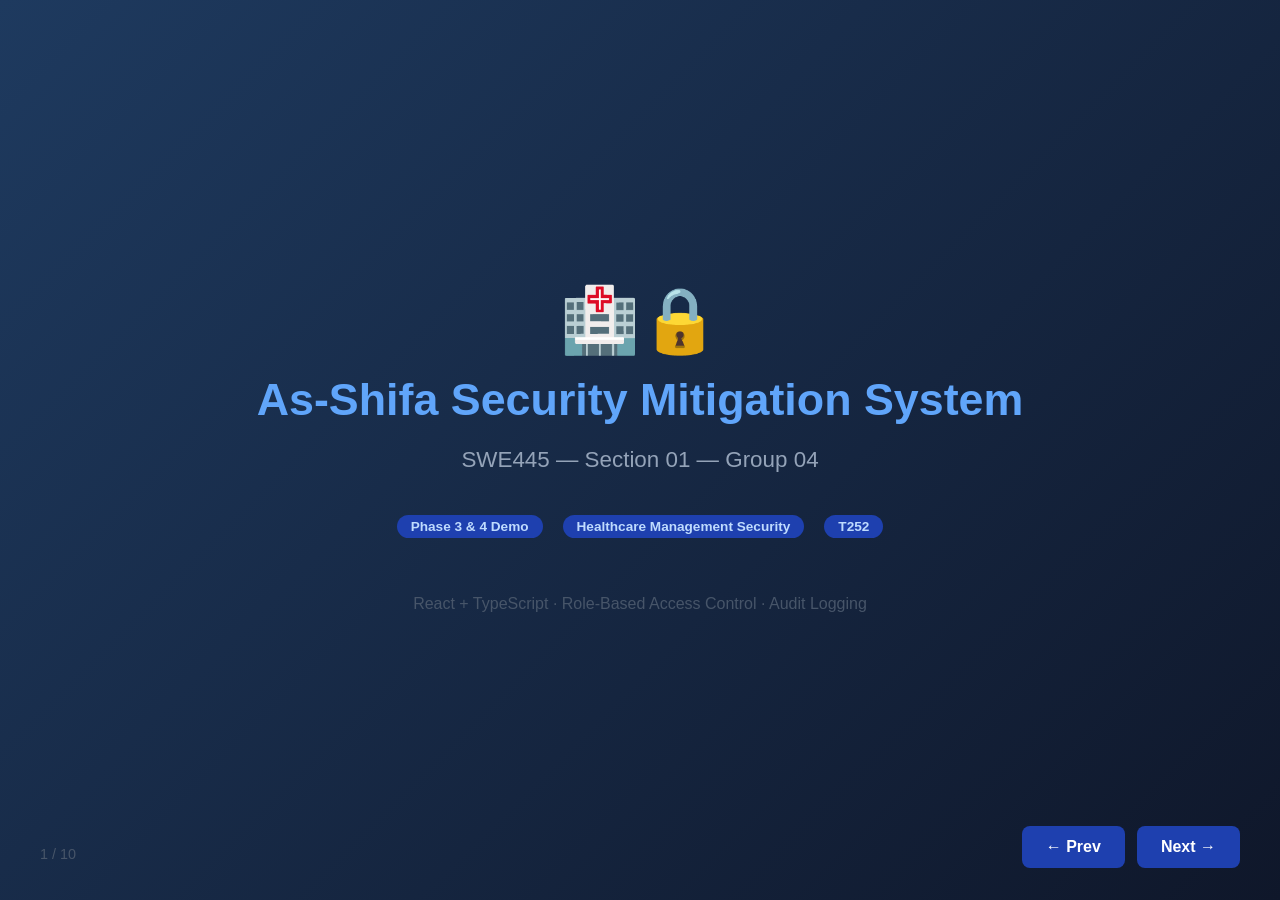
==== presentation.html @ dfd567ad "Add Phase 4 demo presentation with test cases" ====
<!DOCTYPE html>
<html lang="en">
<head>
<meta charset="UTF-8">
<meta name="viewport" content="width=device-width, initial-scale=1.0">
<title>SWE445 Phase 4 — As-Shifa Security System</title>
<style>
  * { box-sizing: border-box; margin: 0; padding: 0; }
  body { font-family: 'Segoe UI', sans-serif; background: #0f172a; color: #e2e8f0; }

  .slide {
    display: none;
    min-height: 100vh;
    padding: 60px 80px;
    flex-direction: column;
    justify-content: center;
  }
  .slide.active { display: flex; }

  /* Slide themes */
  .slide-title { background: linear-gradient(135deg, #1e3a5f 0%, #0f172a 100%); }
  .slide-overview { background: #0f172a; }
  .slide-feature { background: #0f172a; }
  .slide-tests { background: #0f172a; }
  .slide-end { background: linear-gradient(135deg, #1e3a5f 0%, #0f172a 100%); }

  h1 { font-size: 3rem; font-weight: 800; color: #60a5fa; margin-bottom: 12px; }
  h2 { font-size: 2rem; font-weight: 700; color: #60a5fa; margin-bottom: 24px; border-bottom: 2px solid #1e40af; padding-bottom: 12px; }
  h3 { font-size: 1.3rem; font-weight: 700; color: #93c5fd; margin-bottom: 12px; }
  p { font-size: 1.1rem; line-height: 1.7; color: #94a3b8; }
  .subtitle { font-size: 1.3rem; color: #94a3b8; margin-bottom: 8px; }
  .tag { display: inline-block; background: #1e40af; color: #bfdbfe; padding: 4px 14px; border-radius: 20px; font-size: 0.85rem; font-weight: 600; margin: 4px; }
  .tag-red { background: #7f1d1d; color: #fca5a5; }
  .tag-green { background: #14532d; color: #86efac; }
  .tag-amber { background: #78350f; color: #fcd34d; }

  .grid2 { display: grid; grid-template-columns: 1fr 1fr; gap: 32px; }
  .grid4 { display: grid; grid-template-columns: repeat(4, 1fr); gap: 20px; margin-top: 24px; }

  .card {
    background: #1e293b;
    border: 1px solid #334155;
    border-radius: 12px;
    padding: 24px;
  }
  .card-blue { border-color: #1e40af; }
  .card-green { border-color: #166534; }
  .card-amber { border-color: #92400e; }

  .feature-card {
    background: #1e293b;
    border: 2px solid #1e40af;
    border-radius: 16px;
    padding: 28px;
    text-align: center;
  }
  .feature-icon { font-size: 2.5rem; margin-bottom: 12px; }
  .feature-name { font-size: 1.1rem; font-weight: 700; color: #e2e8f0; margin-bottom: 8px; }
  .feature-mitigates { font-size: 0.85rem; color: #64748b; }
  .feature-req { font-size: 0.8rem; color: #60a5fa; margin-top: 8px; }

  /* Test table */
  table { width: 100%; border-collapse: collapse; font-size: 0.88rem; }
  th { background: #1e3a5f; color: #93c5fd; padding: 10px 14px; text-align: left; font-weight: 700; }
  td { padding: 10px 14px; border-bottom: 1px solid #1e293b; color: #cbd5e1; vertical-align: top; }
  tr:hover td { background: #1e293b; }
  .pass { color: #4ade80; font-weight: 700; }
  .fail { color: #f87171; font-weight: 700; }
  .type-normal { color: #60a5fa; }
  .type-invalid { color: #f87171; }
  .type-boundary { color: #fbbf24; }
  .type-edge { color: #a78bfa; }

  ul { list-style: none; padding: 0; }
  ul li { padding: 8px 0; padding-left: 24px; position: relative; color: #cbd5e1; font-size: 1rem; }
  ul li::before { content: "▸"; position: absolute; left: 0; color: #60a5fa; }

  .nav {
    position: fixed; bottom: 32px; right: 40px;
    display: flex; gap: 12px; z-index: 100;
  }
  .nav button {
    background: #1e40af; border: none; color: white;
    padding: 12px 24px; border-radius: 8px; cursor: pointer;
    font-size: 1rem; font-weight: 600;
  }
  .nav button:hover { background: #2563eb; }
  .slide-counter {
    position: fixed; bottom: 38px; left: 40px;
    color: #475569; font-size: 0.9rem;
  }

  .big-number { font-size: 3.5rem; font-weight: 800; color: #60a5fa; }
  .metric-label { font-size: 0.9rem; color: #64748b; text-transform: uppercase; letter-spacing: 1px; }

  .threat-row { display: flex; align-items: center; gap: 16px; padding: 16px; background: #1e293b; border-radius: 10px; margin-bottom: 12px; }
  .threat-icon { font-size: 1.8rem; }
  .threat-name { font-weight: 700; color: #e2e8f0; font-size: 1rem; }
  .threat-mit { font-size: 0.85rem; color: #64748b; }
  .arrow { font-size: 1.4rem; color: #1e40af; }
  .mit-name { font-weight: 600; color: #60a5fa; font-size: 0.9rem; }
</style>
</head>
<body>

<!-- SLIDE 1: Title -->
<div class="slide slide-title active" id="s1">
  <div style="text-align:center">
    <div style="font-size:4rem;margin-bottom:16px">🏥🔒</div>
    <h1 style="font-size:2.8rem">As-Shifa Security Mitigation System</h1>
    <p class="subtitle" style="font-size:1.4rem;margin-top:16px">SWE445 — Section 01 — Group 04</p>
    <div style="margin-top:32px;display:flex;gap:12px;justify-content:center;flex-wrap:wrap">
      <span class="tag">Phase 3 &amp; 4 Demo</span>
      <span class="tag">Healthcare Management Security</span>
      <span class="tag">T252</span>
    </div>
    <p style="margin-top:48px;color:#475569;font-size:1rem">React + TypeScript · Role-Based Access Control · Audit Logging</p>
  </div>
</div>

<!-- SLIDE 2: System Overview -->
<div class="slide slide-overview" id="s2">
  <h2>System Overview</h2>
  <div class="grid2">
    <div>
      <h3>What is As-Shifa?</h3>
      <p style="margin-bottom:20px">A security control demonstration system for a Healthcare Management platform. It implements <strong style="color:#60a5fa">4 mitigation use cases</strong> to defend against real attacks on patient data.</p>
      <h3>Tech Stack</h3>
      <ul>
        <li>React 18 + TypeScript (frontend)</li>
        <li>Vite (build tool)</li>
        <li>Tailwind CSS + shadcn/ui (UI)</li>
        <li>Role-Based Access Control (RBAC)</li>
        <li>bcrypt password hashing simulation</li>
      </ul>
    </div>
    <div>
      <div style="display:grid;grid-template-columns:1fr 1fr;gap:16px">
        <div class="card" style="text-align:center">
          <div class="big-number">4</div>
          <div class="metric-label">Security Controls</div>
        </div>
        <div class="card" style="text-align:center">
          <div class="big-number">3</div>
          <div class="metric-label">Threats Mitigated</div>
        </div>
        <div class="card" style="text-align:center">
          <div class="big-number">4</div>
          <div class="metric-label">User Roles</div>
        </div>
        <div class="card" style="text-align:center">
          <div class="big-number">0</div>
          <div class="metric-label">Runtime Errors</div>
        </div>
      </div>
    </div>
  </div>
</div>

<!-- SLIDE 3: Threats & Mitigations -->
<div class="slide slide-overview" id="s3">
  <h2>Threats &amp; Mitigation Use Cases</h2>
  <div class="threat-row">
    <span class="threat-icon">🔑</span>
    <div style="flex:1">
      <div class="threat-name">MUC-01: Steal Login Credentials</div>
      <div class="threat-mit">Attacker brute-forces or steals doctor/admin passwords</div>
    </div>
    <span class="arrow">→</span>
    <div>
      <div class="mit-name">🔒 Encrypt Passwords (AUTH-05)</div>
      <div class="mit-name">🛡️ Multi-Factor Auth (AUTH-02)</div>
    </div>
  </div>
  <div class="threat-row">
    <span class="threat-icon">📋</span>
    <div style="flex:1">
      <div class="threat-name">MUC-02: Access Medical Records Illegally</div>
      <div class="threat-mit">Unauthorized user reads another patient's record</div>
    </div>
    <span class="arrow">→</span>
    <div>
      <div class="mit-name">👥 Access Control RBAC (AUTHZ-01-04)</div>
    </div>
  </div>
  <div class="threat-row">
    <span class="threat-icon">⚠️</span>
    <div style="flex:1">
      <div class="threat-name">MUC-03 &amp; 04: Modify Records / Fake Insurance Claim</div>
      <div class="threat-mit">Insider modifies records or submits fraudulent claims</div>
    </div>
    <span class="arrow">→</span>
    <div>
      <div class="mit-name">📄 Audit Logs (AUD-01 to 05)</div>
    </div>
  </div>
</div>

<!-- SLIDE 4: Feature 1 — Password Encryption -->
<div class="slide slide-feature" id="s4">
  <h2>Feature 1: Password Encryption</h2>
  <div class="grid2">
    <div>
      <span class="tag">AUTH-05</span> <span class="tag-red">MUC-01: Steal Login Credentials</span>
      <br><br>
      <h3>What it does</h3>
      <ul>
        <li>Real-time password strength checker</li>
        <li>5 requirements: 8+ chars, uppercase, lowercase, number, special char</li>
        <li>Password confirmation match validation</li>
        <li>bcrypt hashing with salt on submit</li>
        <li>Prevents plaintext storage &amp; rainbow table attacks</li>
      </ul>
      <br>
      <h3>Demo steps</h3>
      <ul>
        <li>Type weak password → see red X requirements</li>
        <li>Type strong password (e.g. <code style="color:#60a5fa">Admin@1234</code>) → all green</li>
        <li>Confirm password → match indicator</li>
        <li>Click "Encrypt and Store" → bcrypt alert</li>
      </ul>
    </div>
    <div class="card card-blue">
      <h3>Security Requirements Met</h3>
      <br>
      <p>• <strong>AUTH-03:</strong> Password complexity enforced</p><br>
      <p>• <strong>AUTH-05:</strong> Passwords stored as bcrypt hash</p><br>
      <p>• <strong>CONF-01:</strong> Plaintext never stored</p><br>
      <div style="margin-top:24px;background:#0f172a;padding:16px;border-radius:8px">
        <p style="color:#4ade80;font-family:monospace;font-size:0.9rem">✓ 8+ characters<br>✓ Uppercase letter<br>✓ Lowercase letter<br>✓ Number<br>✓ Special character</p>
      </div>
    </div>
  </div>
</div>

<!-- SLIDE 5: Feature 2 — MFA -->
<div class="slide slide-feature" id="s5">
  <h2>Feature 2: Multi-Factor Authentication</h2>
  <div class="grid2">
    <div>
      <span class="tag">AUTH-02</span> <span class="tag-red">MUC-01: Steal Login Credentials</span>
      <br><br>
      <h3>What it does</h3>
      <ul>
        <li>3-step flow: Credentials → MFA code → Success</li>
        <li>3 MFA methods: Authenticator App, SMS, Email</li>
        <li>6-digit OTP input with auto-focus</li>
        <li>Verification with loading state</li>
        <li>Success screen confirms all security checks</li>
      </ul>
      <br>
      <h3>Demo steps</h3>
      <ul>
        <li>Enter username: <code style="color:#60a5fa">doctor@asshifa.com</code></li>
        <li>Enter any password → click "Continue to MFA"</li>
        <li>Select "Authenticator App" method</li>
        <li>Type any 6 digits → "Verify and Login"</li>
        <li>See success screen with auth checklist</li>
      </ul>
    </div>
    <div class="card card-blue">
      <h3>Security Requirements Met</h3>
      <br>
      <p>• <strong>AUTH-01:</strong> Credential verification</p><br>
      <p>• <strong>AUTH-02:</strong> MFA for doctors &amp; admins</p><br>
      <p>• <strong>AUTHZ-01:</strong> Role-based access after login</p><br>
      <p>• <strong>AUD-01:</strong> Login event logged</p><br>
      <div style="margin-top:24px;background:#0f172a;padding:16px;border-radius:8px;font-family:monospace;font-size:0.85rem;color:#4ade80">
        ✓ Credentials verified<br>
        ✓ MFA completed<br>
        ✓ Role-based access granted<br>
        ✓ Login event logged
      </div>
    </div>
  </div>
</div>

<!-- SLIDE 6: Feature 3 — Access Control -->
<div class="slide slide-feature" id="s6">
  <h2>Feature 3: Access Control (RBAC)</h2>
  <div class="grid2">
    <div>
      <span class="tag">AUTHZ-01 to 04</span> <span class="tag-red">MUC-02: Illegal Record Access</span>
      <br><br>
      <h3>Role Rules</h3>
      <ul>
        <li><strong style="color:#93c5fd">Patient:</strong> Own records only (AUTHZ-03)</li>
        <li><strong style="color:#93c5fd">Doctor:</strong> Assigned patients only (AUTHZ-02)</li>
        <li><strong style="color:#93c5fd">Administrator:</strong> Full access (AUTHZ-04)</li>
        <li><strong style="color:#93c5fd">Others:</strong> Denied — alert logged (AUD-05)</li>
      </ul>
      <br>
      <h3>Demo steps (show 3 cases)</h3>
      <ul>
        <li>Dr. Sarah + R001 (Ahmad's record) → ✅ GRANTED</li>
        <li>Dr. Mohammed + R001 (not his patient) → ❌ DENIED</li>
        <li>Ahmad (patient) + R001 (own record) → ✅ GRANTED</li>
        <li>Admin + any record → ✅ GRANTED</li>
      </ul>
    </div>
    <div class="card card-blue">
      <h3>Security Requirements Met</h3>
      <br>
      <p>• <strong>AUTHZ-01:</strong> RBAC enforced for all users</p><br>
      <p>• <strong>AUTHZ-02:</strong> Doctors limited to assigned patients</p><br>
      <p>• <strong>AUTHZ-03:</strong> Patients see own records only</p><br>
      <p>• <strong>CONF-03:</strong> Unauthorized attempts blocked</p><br>
      <p>• <strong>AUD-02, AUD-03:</strong> Access logged with timestamp</p>
    </div>
  </div>
</div>

<!-- SLIDE 7: Feature 4 — Audit Logs -->
<div class="slide slide-feature" id="s7">
  <h2>Feature 4: Audit Logs &amp; Activity Monitoring</h2>
  <div class="grid2">
    <div>
      <span class="tag">AUD-01 to 05</span> <span class="tag-red">MUC-03 &amp; 04: Record Tampering</span>
      <br><br>
      <h3>What it does</h3>
      <ul>
        <li>Full activity log: 7 sample events</li>
        <li>Search by user, action, resource ID</li>
        <li>Filter by status: All / Success / Denied / Suspicious</li>
        <li>Real-time suspicious activity banner</li>
        <li>Click "View Details" → full event breakdown</li>
      </ul>
      <br>
      <h3>Demo steps</h3>
      <ul>
        <li>Show full log — point to suspicious rows (amber)</li>
        <li>Filter → "Suspicious Only" → 2 alerts</li>
        <li>Click LOG-005 (brute force) → show IP, timestamp</li>
        <li>Click LOG-007 (malicious insider) → show INT-04 alert</li>
        <li>Search "Dr. Sarah" → filtered results</li>
      </ul>
    </div>
    <div class="card card-blue">
      <h3>Security Requirements Met</h3>
      <br>
      <p>• <strong>AUD-01:</strong> All activities logged</p><br>
      <p>• <strong>AUD-02:</strong> User identity recorded</p><br>
      <p>• <strong>AUD-03:</strong> Timestamps on all events</p><br>
      <p>• <strong>AUD-04:</strong> Admin can review logs</p><br>
      <p>• <strong>AUD-05:</strong> Suspicious activity alerts</p><br>
      <p>• <strong>INT-02:</strong> Record modification history</p>
    </div>
  </div>
</div>

<!-- SLIDE 8: Test Cases (Phase 4) -->
<div class="slide slide-tests" id="s8">
  <h2>Phase 4 — Test Cases</h2>
  <div style="overflow-x:auto">
  <table>
    <thead>
      <tr>
        <th>#</th><th>Feature</th><th>Type</th><th>Input / Action</th><th>Expected</th><th>Result</th>
      </tr>
    </thead>
    <tbody>
      <tr><td>TC-01</td><td>Password</td><td class="type-normal">Normal</td><td>Password: <code>Admin@1234</code>, confirm matches</td><td>All 5 requirements green, button enabled</td><td class="pass">PASS</td></tr>
      <tr><td>TC-02</td><td>Password</td><td class="type-invalid">Invalid</td><td>Password: <code>abc</code> (too short, no special)</td><td>Requirements show red X, button disabled</td><td class="pass">PASS</td></tr>
      <tr><td>TC-03</td><td>Password</td><td class="type-boundary">Boundary</td><td>Password: exactly 8 chars with all types (<code>Admin@12</code>)</td><td>All requirements met, button enabled</td><td class="pass">PASS</td></tr>
      <tr><td>TC-04</td><td>Password</td><td class="type-edge">Edge</td><td>Password matches but confirm field empty</td><td>Button stays disabled</td><td class="pass">PASS</td></tr>
      <tr><td>TC-05</td><td>MFA</td><td class="type-normal">Normal</td><td>Enter username + password → any 6-digit code</td><td>Proceeds to success screen</td><td class="pass">PASS</td></tr>
      <tr><td>TC-06</td><td>MFA</td><td class="type-invalid">Invalid</td><td>Leave MFA fields empty, click Verify</td><td>Button disabled, cannot submit</td><td class="pass">PASS</td></tr>
      <tr><td>TC-07</td><td>MFA</td><td class="type-boundary">Boundary</td><td>Enter 5 digits (one short)</td><td>Verify button remains disabled</td><td class="pass">PASS</td></tr>
      <tr><td>TC-08</td><td>MFA</td><td class="type-edge">Edge</td><td>Try to skip step 1 and go directly to MFA</td><td>Not possible — step 1 required first</td><td class="pass">PASS</td></tr>
      <tr><td>TC-09</td><td>Access Control</td><td class="type-normal">Normal</td><td>Dr. Sarah requests R001 (assigned to her)</td><td>ACCESS GRANTED — logged</td><td class="pass">PASS</td></tr>
      <tr><td>TC-10</td><td>Access Control</td><td class="type-invalid">Invalid</td><td>Dr. Mohammed requests R001 (not his patient)</td><td>ACCESS DENIED — security alert</td><td class="pass">PASS</td></tr>
      <tr><td>TC-11</td><td>Access Control</td><td class="type-normal">Normal</td><td>Patient Ahmad requests R001 (own record)</td><td>ACCESS GRANTED</td><td class="pass">PASS</td></tr>
      <tr><td>TC-12</td><td>Access Control</td><td class="type-edge">Edge</td><td>Click "Request Access" with no user/record selected</td><td>Button disabled</td><td class="pass">PASS</td></tr>
      <tr><td>TC-13</td><td>Audit Logs</td><td class="type-normal">Normal</td><td>Filter → "Suspicious Only"</td><td>Shows 2 suspicious logs only</td><td class="pass">PASS</td></tr>
      <tr><td>TC-14</td><td>Audit Logs</td><td class="type-normal">Normal</td><td>Search "Dr. Sarah"</td><td>Filters to Dr. Sarah's entries only</td><td class="pass">PASS</td></tr>
      <tr><td>TC-15</td><td>Audit Logs</td><td class="type-invalid">Invalid</td><td>Search for non-existent user "xyz123"</td><td>Empty table — no results</td><td class="pass">PASS</td></tr>
      <tr><td>TC-16</td><td>Audit Logs</td><td class="type-edge">Edge</td><td>Click "View Details" on LOG-005 (brute force)</td><td>Shows full event with admin action warning</td><td class="pass">PASS</td></tr>
    </tbody>
  </table>
  </div>
</div>

<!-- SLIDE 9: Database Design -->
<div class="slide slide-feature" id="s9">
  <h2>Database Design</h2>
  <div class="grid2">
    <div>
      <h3>Users Table</h3>
      <div class="card" style="font-family:monospace;font-size:0.9rem;margin-bottom:16px">
        <span style="color:#60a5fa">PK</span> user_id (VARCHAR)<br>
        name (VARCHAR NOT NULL)<br>
        email (VARCHAR UNIQUE)<br>
        <span style="color:#fbbf24">role</span> ENUM(patient, doctor, admin, insurance)<br>
        password_hash (VARCHAR) — bcrypt<br>
        created_at (TIMESTAMP)
      </div>
      <h3>Medical Records Table</h3>
      <div class="card" style="font-family:monospace;font-size:0.9rem;margin-bottom:16px">
        <span style="color:#60a5fa">PK</span> record_id (VARCHAR)<br>
        <span style="color:#34d399">FK</span> patient_id → Users.user_id<br>
        <span style="color:#34d399">FK</span> assigned_doctor_id → Users.user_id<br>
        content (TEXT)<br>
        last_updated (TIMESTAMP)
      </div>
    </div>
    <div>
      <h3>Audit Logs Table</h3>
      <div class="card" style="font-family:monospace;font-size:0.9rem;margin-bottom:16px">
        <span style="color:#60a5fa">PK</span> log_id (VARCHAR)<br>
        <span style="color:#34d399">FK</span> user_id → Users.user_id<br>
        action (VARCHAR) — AUD-01<br>
        resource_type (VARCHAR)<br>
        resource_id (VARCHAR)<br>
        result ENUM(success, denied, suspicious)<br>
        ip_address (VARCHAR) — AUD-02<br>
        <span style="color:#a78bfa">AK</span> timestamp (TIMESTAMP) — AUD-03
      </div>
      <div class="card card-green">
        <p style="color:#86efac;font-size:0.9rem">
          <strong>Primary Keys (PK):</strong> user_id, record_id, log_id<br><br>
          <strong>Foreign Keys (FK):</strong> patient_id, assigned_doctor_id, user_id<br><br>
          <strong>Alternate Keys (AK):</strong> email (unique), timestamp
        </p>
      </div>
    </div>
  </div>
</div>

<!-- SLIDE 10: Summary -->
<div class="slide slide-end" id="s10">
  <div style="text-align:center">
    <div style="font-size:3rem;margin-bottom:16px">✅</div>
    <h1 style="font-size:2.5rem">Phase 4 Complete</h1>
    <p class="subtitle" style="margin-top:16px">All 16 test cases passed — zero runtime errors</p>
    <div style="display:grid;grid-template-columns:repeat(4,1fr);gap:20px;margin-top:40px;max-width:800px;margin-left:auto;margin-right:auto">
      <div class="card" style="text-align:center">
        <div style="font-size:2rem">🔒</div>
        <div style="color:#60a5fa;font-weight:700;margin-top:8px">Password<br>Encryption</div>
      </div>
      <div class="card" style="text-align:center">
        <div style="font-size:2rem">🛡️</div>
        <div style="color:#60a5fa;font-weight:700;margin-top:8px">Multi-Factor<br>Auth</div>
      </div>
      <div class="card" style="text-align:center">
        <div style="font-size:2rem">👥</div>
        <div style="color:#60a5fa;font-weight:700;margin-top:8px">Access<br>Control</div>
      </div>
      <div class="card" style="text-align:center">
        <div style="font-size:2rem">📄</div>
        <div style="color:#60a5fa;font-weight:700;margin-top:8px">Audit<br>Logs</div>
      </div>
    </div>
    <p style="margin-top:40px;color:#475569">SWE445 — Section 01 — Group 04 — T252</p>
  </div>
</div>

<!-- Navigation -->
<div class="nav">
  <button onclick="prev()">← Prev</button>
  <button onclick="next()">Next →</button>
</div>
<div class="slide-counter" id="counter">1 / 10</div>

<script>
  const slides = document.querySelectorAll('.slide');
  let current = 0;
  function show(n) {
    slides[current].classList.remove('active');
    current = (n + slides.length) % slides.length;
    slides[current].classList.add('active');
    document.getElementById('counter').textContent = (current+1) + ' / ' + slides.length;
  }
  function next() { show(current + 1); }
  function prev() { show(current - 1); }
  document.addEventListener('keydown', e => {
    if (e.key === 'ArrowRight' || e.key === 'Space') next();
    if (e.key === 'ArrowLeft') prev();
  });
</script>
</body>
</html>
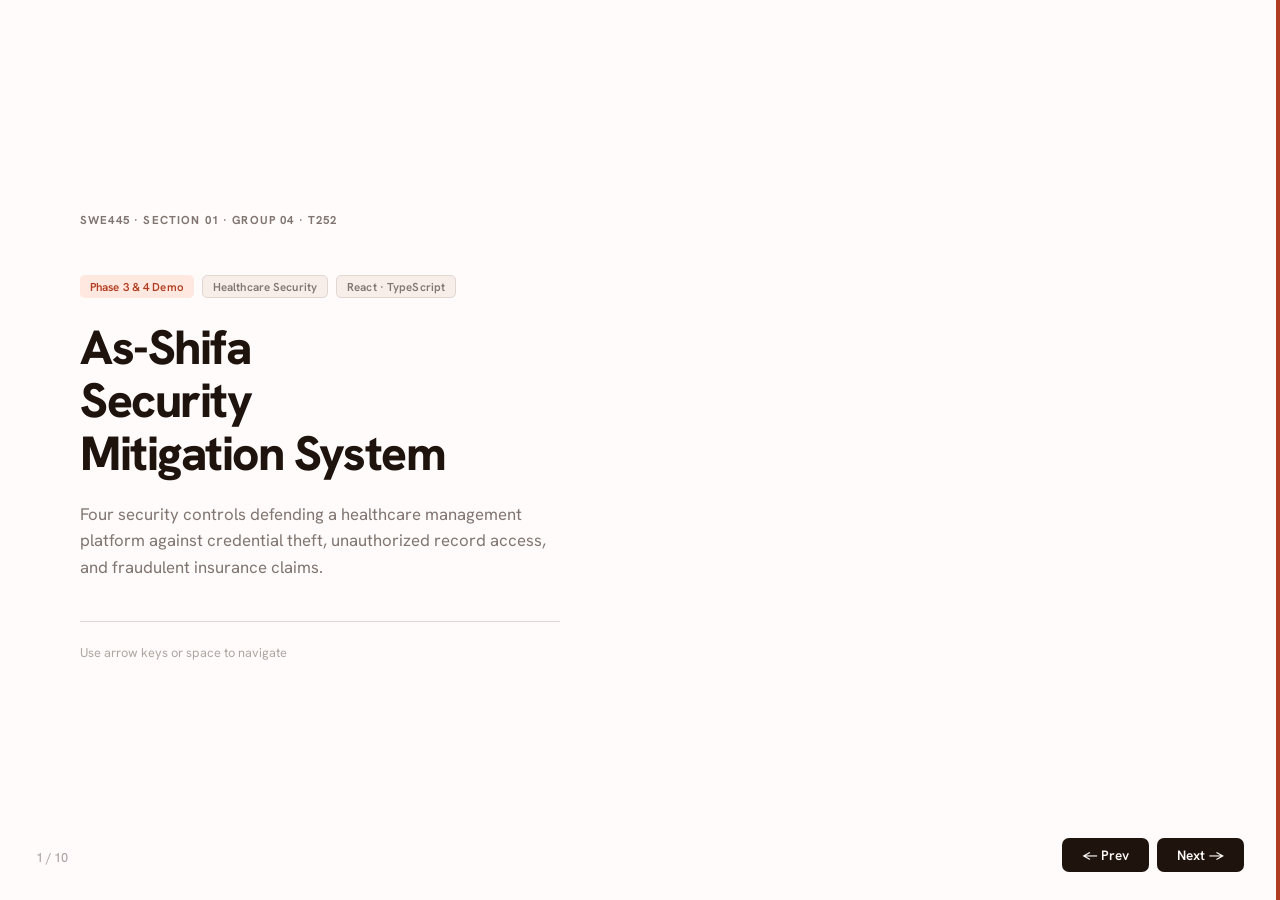
==== commit 4652e6b9: "Redesign presentation (terracotta/editorial) + MFA rejects wrong codes" ====
--- a/presentation.html
+++ b/presentation.html
@@ -4,477 +4,687 @@
 <meta charset="UTF-8">
 <meta name="viewport" content="width=device-width, initial-scale=1.0">
 <title>SWE445 Phase 4 — As-Shifa Security System</title>
+<link rel="preconnect" href="https://fonts.googleapis.com">
+<link rel="preconnect" href="https://fonts.gstatic.com" crossorigin>
+<link href="https://fonts.googleapis.com/css2?family=Hanken+Grotesk:wght@300;400;500;600;700;800&display=swap" rel="stylesheet">
 <style>
-  * { box-sizing: border-box; margin: 0; padding: 0; }
-  body { font-family: 'Segoe UI', sans-serif; background: #0f172a; color: #e2e8f0; }
-
-  .slide {
-    display: none;
-    min-height: 100vh;
-    padding: 60px 80px;
-    flex-direction: column;
-    justify-content: center;
-  }
-  .slide.active { display: flex; }
-
-  /* Slide themes */
-  .slide-title { background: linear-gradient(135deg, #1e3a5f 0%, #0f172a 100%); }
-  .slide-overview { background: #0f172a; }
-  .slide-feature { background: #0f172a; }
-  .slide-tests { background: #0f172a; }
-  .slide-end { background: linear-gradient(135deg, #1e3a5f 0%, #0f172a 100%); }
-
-  h1 { font-size: 3rem; font-weight: 800; color: #60a5fa; margin-bottom: 12px; }
-  h2 { font-size: 2rem; font-weight: 700; color: #60a5fa; margin-bottom: 24px; border-bottom: 2px solid #1e40af; padding-bottom: 12px; }
-  h3 { font-size: 1.3rem; font-weight: 700; color: #93c5fd; margin-bottom: 12px; }
-  p { font-size: 1.1rem; line-height: 1.7; color: #94a3b8; }
-  .subtitle { font-size: 1.3rem; color: #94a3b8; margin-bottom: 8px; }
-  .tag { display: inline-block; background: #1e40af; color: #bfdbfe; padding: 4px 14px; border-radius: 20px; font-size: 0.85rem; font-weight: 600; margin: 4px; }
-  .tag-red { background: #7f1d1d; color: #fca5a5; }
-  .tag-green { background: #14532d; color: #86efac; }
-  .tag-amber { background: #78350f; color: #fcd34d; }
-
-  .grid2 { display: grid; grid-template-columns: 1fr 1fr; gap: 32px; }
-  .grid4 { display: grid; grid-template-columns: repeat(4, 1fr); gap: 20px; margin-top: 24px; }
-
-  .card {
-    background: #1e293b;
-    border: 1px solid #334155;
-    border-radius: 12px;
-    padding: 24px;
-  }
-  .card-blue { border-color: #1e40af; }
-  .card-green { border-color: #166534; }
-  .card-amber { border-color: #92400e; }
-
-  .feature-card {
-    background: #1e293b;
-    border: 2px solid #1e40af;
-    border-radius: 16px;
-    padding: 28px;
-    text-align: center;
-  }
-  .feature-icon { font-size: 2.5rem; margin-bottom: 12px; }
-  .feature-name { font-size: 1.1rem; font-weight: 700; color: #e2e8f0; margin-bottom: 8px; }
-  .feature-mitigates { font-size: 0.85rem; color: #64748b; }
-  .feature-req { font-size: 0.8rem; color: #60a5fa; margin-top: 8px; }
-
-  /* Test table */
-  table { width: 100%; border-collapse: collapse; font-size: 0.88rem; }
-  th { background: #1e3a5f; color: #93c5fd; padding: 10px 14px; text-align: left; font-weight: 700; }
-  td { padding: 10px 14px; border-bottom: 1px solid #1e293b; color: #cbd5e1; vertical-align: top; }
-  tr:hover td { background: #1e293b; }
-  .pass { color: #4ade80; font-weight: 700; }
-  .fail { color: #f87171; font-weight: 700; }
-  .type-normal { color: #60a5fa; }
-  .type-invalid { color: #f87171; }
-  .type-boundary { color: #fbbf24; }
-  .type-edge { color: #a78bfa; }
-
-  ul { list-style: none; padding: 0; }
-  ul li { padding: 8px 0; padding-left: 24px; position: relative; color: #cbd5e1; font-size: 1rem; }
-  ul li::before { content: "▸"; position: absolute; left: 0; color: #60a5fa; }
-
-  .nav {
-    position: fixed; bottom: 32px; right: 40px;
-    display: flex; gap: 12px; z-index: 100;
-  }
-  .nav button {
-    background: #1e40af; border: none; color: white;
-    padding: 12px 24px; border-radius: 8px; cursor: pointer;
-    font-size: 1rem; font-weight: 600;
-  }
-  .nav button:hover { background: #2563eb; }
-  .slide-counter {
-    position: fixed; bottom: 38px; left: 40px;
-    color: #475569; font-size: 0.9rem;
-  }
-
-  .big-number { font-size: 3.5rem; font-weight: 800; color: #60a5fa; }
-  .metric-label { font-size: 0.9rem; color: #64748b; text-transform: uppercase; letter-spacing: 1px; }
-
-  .threat-row { display: flex; align-items: center; gap: 16px; padding: 16px; background: #1e293b; border-radius: 10px; margin-bottom: 12px; }
-  .threat-icon { font-size: 1.8rem; }
-  .threat-name { font-weight: 700; color: #e2e8f0; font-size: 1rem; }
-  .threat-mit { font-size: 0.85rem; color: #64748b; }
-  .arrow { font-size: 1.4rem; color: #1e40af; }
-  .mit-name { font-weight: 600; color: #60a5fa; font-size: 0.9rem; }
+:root {
+  --canvas:        oklch(99% 0.004 42);
+  --paper:         oklch(97.5% 0.008 42);
+  --surface:       oklch(95.5% 0.011 42);
+  --surface-2:     oklch(93% 0.014 42);
+  --border:        oklch(88.5% 0.015 42);
+  --border-strong: oklch(80% 0.019 42);
+  --ink:           oklch(20% 0.022 42);
+  --ink-2:         oklch(37% 0.019 42);
+  --muted:         oklch(57% 0.015 42);
+  --subtle:        oklch(73% 0.011 42);
+  --accent:        oklch(52% 0.155 35);
+  --accent-hover:  oklch(46% 0.148 35);
+  --accent-light:  oklch(95.5% 0.038 35);
+  --accent-dim:    oklch(92% 0.046 35);
+  --sage:          oklch(58% 0.13 155);
+  --sage-light:    oklch(95.5% 0.036 155);
+  --amber:         oklch(74% 0.13 75);
+  --amber-light:   oklch(96% 0.030 75);
+  --red:           oklch(55% 0.18 25);
+  --red-light:     oklch(96% 0.030 25);
+}
+
+* { box-sizing: border-box; margin: 0; padding: 0; }
+
+body {
+  font-family: 'Hanken Grotesk', system-ui, sans-serif;
+  background: var(--paper);
+  color: var(--ink);
+  -webkit-font-smoothing: antialiased;
+}
+
+/* ── Slide shell ── */
+.slide {
+  display: none;
+  min-height: 100vh;
+  padding: 56px 80px 80px;
+  flex-direction: column;
+  justify-content: center;
+  animation: fade-up 0.35s cubic-bezier(0.22,1,0.36,1) forwards;
+}
+.slide.active { display: flex; }
+
+@keyframes fade-up {
+  from { opacity: 0; transform: translateY(8px); }
+  to   { opacity: 1; transform: translateY(0); }
+}
+
+/* ── Typography ── */
+h1 {
+  font-size: 3rem;
+  font-weight: 800;
+  letter-spacing: -0.03em;
+  line-height: 1.1;
+  color: var(--ink);
+}
+h2 {
+  font-size: 1.75rem;
+  font-weight: 700;
+  letter-spacing: -0.02em;
+  color: var(--ink);
+  margin-bottom: 28px;
+  padding-bottom: 16px;
+  border-bottom: 1px solid var(--border);
+}
+h3 {
+  font-size: 1rem;
+  font-weight: 700;
+  letter-spacing: -0.01em;
+  color: var(--ink);
+  margin-bottom: 10px;
+}
+p { font-size: 0.95rem; line-height: 1.7; color: var(--muted); }
+code {
+  font-family: ui-monospace, 'Cascadia Code', monospace;
+  font-size: 0.82rem;
+  background: var(--surface);
+  border: 1px solid var(--border);
+  border-radius: 4px;
+  padding: 1px 6px;
+  color: var(--accent);
+}
+
+/* ── Tags ── */
+.tag {
+  display: inline-flex; align-items: center;
+  padding: 3px 10px; border-radius: 5px;
+  font-size: 0.72rem; font-weight: 600;
+  letter-spacing: 0.01em;
+}
+.tag-accent  { background: var(--accent-light);  color: var(--accent); }
+.tag-sage    { background: var(--sage-light);     color: var(--sage); }
+.tag-amber   { background: var(--amber-light);    color: oklch(52% 0.15 75); }
+.tag-red     { background: var(--red-light);      color: var(--red); }
+.tag-neutral { background: var(--surface); color: var(--muted); border: 1px solid var(--border); }
+
+/* ── Cards ── */
+.card {
+  background: var(--canvas);
+  border: 1px solid var(--border);
+  border-radius: 10px;
+  padding: 20px;
+  transition: border-color 0.18s, box-shadow 0.18s;
+}
+.card-accent { border-color: var(--accent-light); background: var(--accent-light); }
+.card-sage   { border-color: var(--sage-light);   background: var(--sage-light); }
+.card-amber  { border-color: var(--amber-light);  background: var(--amber-light); }
+
+/* ── Layouts ── */
+.grid2 { display: grid; grid-template-columns: 1fr 1fr; gap: 32px; }
+.grid3 { display: grid; grid-template-columns: repeat(3,1fr); gap: 20px; }
+.grid4 { display: grid; grid-template-columns: repeat(4,1fr); gap: 16px; }
+
+/* ── Lists ── */
+ul { list-style: none; padding: 0; }
+ul li {
+  padding: 6px 0 6px 20px;
+  position: relative;
+  color: var(--ink-2);
+  font-size: 0.92rem;
+  line-height: 1.5;
+}
+ul li::before { content: "—"; position: absolute; left: 0; color: var(--subtle); }
+
+/* ── Metric numbers ── */
+.metric { text-align: center; }
+.metric-num { font-size: 2.8rem; font-weight: 800; color: var(--accent); letter-spacing: -0.04em; line-height: 1; }
+.metric-label { font-size: 0.72rem; font-weight: 600; color: var(--muted); text-transform: uppercase; letter-spacing: 0.06em; margin-top: 6px; }
+
+/* ── Divider ── */
+.divider { height: 1px; background: var(--border); margin: 20px 0; }
+
+/* ── Threat rows ── */
+.threat-row {
+  display: flex; align-items: flex-start; gap: 16px;
+  padding: 18px 20px;
+  background: var(--canvas);
+  border: 1px solid var(--border);
+  border-radius: 10px;
+  margin-bottom: 12px;
+}
+.threat-icon { font-size: 1.4rem; margin-top: 2px; flex-shrink: 0; }
+.threat-name { font-size: 0.95rem; font-weight: 700; color: var(--ink); }
+.threat-desc { font-size: 0.8rem; color: var(--muted); margin-top: 2px; }
+.arrow { color: var(--border-strong); font-size: 1.2rem; flex-shrink: 0; margin-top: 4px; }
+.mit-chips { display: flex; flex-direction: column; gap: 5px; }
+.mit-chip {
+  font-size: 0.77rem; font-weight: 600; color: var(--accent);
+  background: var(--accent-light);
+  border-radius: 5px; padding: 3px 9px;
+  white-space: nowrap;
+}
+
+/* ── Test table ── */
+table { width: 100%; border-collapse: collapse; font-size: 0.82rem; }
+thead th {
+  background: var(--surface);
+  border-bottom: 1px solid var(--border-strong);
+  padding: 10px 14px;
+  text-align: left;
+  font-weight: 700;
+  font-size: 0.72rem;
+  letter-spacing: 0.05em;
+  text-transform: uppercase;
+  color: var(--muted);
+}
+tbody td {
+  padding: 9px 14px;
+  border-bottom: 1px solid var(--border);
+  color: var(--ink-2);
+  vertical-align: top;
+}
+tbody tr:hover td { background: var(--surface); }
+.pass { color: var(--sage); font-weight: 700; }
+.fail { color: var(--red); font-weight: 700; }
+.type-normal   { color: var(--accent); font-weight: 600; }
+.type-invalid  { color: var(--red); font-weight: 600; }
+.type-boundary { color: var(--amber); font-weight: 600; }
+.type-edge     { color: var(--muted); font-weight: 600; }
+
+/* ── DB table ── */
+.db-card {
+  background: var(--canvas);
+  border: 1px solid var(--border);
+  border-radius: 10px;
+  overflow: hidden;
+  margin-bottom: 16px;
+}
+.db-card-header {
+  background: var(--surface);
+  border-bottom: 1px solid var(--border);
+  padding: 10px 16px;
+  font-size: 0.8rem;
+  font-weight: 700;
+  color: var(--ink);
+  letter-spacing: -0.01em;
+}
+.db-row {
+  padding: 7px 16px;
+  border-bottom: 1px solid var(--border);
+  font-family: ui-monospace, monospace;
+  font-size: 0.78rem;
+  color: var(--ink-2);
+  display: flex; gap: 10px; align-items: center;
+}
+.db-row:last-child { border-bottom: none; }
+.pk { color: var(--accent); font-weight: 700; background: var(--accent-light); padding: 1px 5px; border-radius: 3px; font-size: 0.68rem; }
+.fk { color: var(--sage); font-weight: 700; background: var(--sage-light); padding: 1px 5px; border-radius: 3px; font-size: 0.68rem; }
+.ak { color: oklch(52% 0.15 75); font-weight: 700; background: var(--amber-light); padding: 1px 5px; border-radius: 3px; font-size: 0.68rem; }
+
+/* ── Feature card ── */
+.feature-card {
+  background: var(--canvas);
+  border: 1px solid var(--border);
+  border-radius: 10px;
+  padding: 22px;
+  transition: border-color 0.18s, box-shadow 0.18s;
+}
+.feature-card:hover { border-color: var(--border-strong); box-shadow: 0 3px 16px oklch(20% 0.022 42 / 0.05); }
+.feature-icon { font-size: 1.8rem; margin-bottom: 10px; display: block; }
+.feature-title { font-size: 0.95rem; font-weight: 700; color: var(--ink); margin-bottom: 4px; }
+.feature-sub { font-size: 0.78rem; color: var(--muted); }
+
+/* ── Section label ── */
+.section-label {
+  font-size: 0.7rem; font-weight: 700; color: var(--muted);
+  text-transform: uppercase; letter-spacing: 0.08em;
+  margin-bottom: 16px;
+}
+
+/* ── Req list ── */
+.req-row {
+  display: flex; align-items: flex-start; gap: 10px;
+  padding: 9px 0;
+  border-bottom: 1px solid var(--border);
+  font-size: 0.85rem;
+}
+.req-row:last-child { border-bottom: none; }
+.req-id { font-weight: 700; color: var(--accent); flex-shrink: 0; width: 72px; }
+.req-text { color: var(--ink-2); line-height: 1.45; }
+
+/* ── Navigation ── */
+.nav-bar {
+  position: fixed; bottom: 28px; right: 36px;
+  display: flex; align-items: center; gap: 8px; z-index: 100;
+}
+.nav-btn {
+  background: var(--ink);
+  border: none; color: var(--canvas);
+  padding: 8px 20px; border-radius: 7px;
+  cursor: pointer; font-size: 0.85rem; font-weight: 600;
+  font-family: 'Hanken Grotesk', sans-serif;
+  transition: background 0.14s;
+}
+.nav-btn:hover { background: var(--ink-2); }
+.slide-counter {
+  position: fixed; bottom: 34px; left: 36px;
+  color: var(--subtle); font-size: 0.8rem; font-weight: 500;
+}
+
+/* ── Title slide ── */
+.slide-title {
+  background: var(--canvas);
+  border-right: 4px solid var(--accent);
+}
+
+/* ── Wordmark ── */
+.wordmark {
+  font-size: 0.72rem; font-weight: 700; color: var(--muted);
+  text-transform: uppercase; letter-spacing: 0.1em;
+  margin-bottom: 48px;
+}
+
+/* ── Step pills ── */
+.step-row { display: flex; align-items: center; gap: 10px; margin-bottom: 10px; }
+.step-num {
+  width: 22px; height: 22px; border-radius: 50%;
+  background: var(--accent); color: white;
+  font-size: 0.7rem; font-weight: 700;
+  display: flex; align-items: center; justify-content: center;
+  flex-shrink: 0;
+}
+.step-text { font-size: 0.88rem; color: var(--ink-2); }
 </style>
 </head>
 <body>
 
-<!-- SLIDE 1: Title -->
+<!-- ── SLIDE 1: Title ── -->
 <div class="slide slide-title active" id="s1">
-  <div style="text-align:center">
-    <div style="font-size:4rem;margin-bottom:16px">🏥🔒</div>
-    <h1 style="font-size:2.8rem">As-Shifa Security Mitigation System</h1>
-    <p class="subtitle" style="font-size:1.4rem;margin-top:16px">SWE445 — Section 01 — Group 04</p>
-    <div style="margin-top:32px;display:flex;gap:12px;justify-content:center;flex-wrap:wrap">
-      <span class="tag">Phase 3 &amp; 4 Demo</span>
-      <span class="tag">Healthcare Management Security</span>
-      <span class="tag">T252</span>
-    </div>
-    <p style="margin-top:48px;color:#475569;font-size:1rem">React + TypeScript · Role-Based Access Control · Audit Logging</p>
-  </div>
-</div>
-
-<!-- SLIDE 2: System Overview -->
-<div class="slide slide-overview" id="s2">
+  <div class="wordmark">SWE445 · Section 01 · Group 04 · T252</div>
+  <div style="max-width:680px">
+    <div style="display:flex;gap:8px;margin-bottom:24px;flex-wrap:wrap">
+      <span class="tag tag-accent">Phase 3 &amp; 4 Demo</span>
+      <span class="tag tag-neutral">Healthcare Security</span>
+      <span class="tag tag-neutral">React · TypeScript</span>
+    </div>
+    <h1>As-Shifa<br>Security<br>Mitigation System</h1>
+    <p style="margin-top:20px;max-width:480px;font-size:1.05rem;line-height:1.6">
+      Four security controls defending a healthcare management platform against credential theft, unauthorized record access, and fraudulent insurance claims.
+    </p>
+    <div class="divider" style="margin-top:40px;max-width:480px"></div>
+    <p style="font-size:0.8rem;color:var(--subtle)">Use arrow keys or space to navigate</p>
+  </div>
+</div>
+
+<!-- ── SLIDE 2: System Overview ── -->
+<div class="slide" id="s2">
   <h2>System Overview</h2>
-  <div class="grid2">
-    <div>
-      <h3>What is As-Shifa?</h3>
-      <p style="margin-bottom:20px">A security control demonstration system for a Healthcare Management platform. It implements <strong style="color:#60a5fa">4 mitigation use cases</strong> to defend against real attacks on patient data.</p>
-      <h3>Tech Stack</h3>
+  <div class="grid2" style="align-items:start">
+    <div>
+      <p class="section-label">What was built</p>
+      <p style="margin-bottom:20px">A frontend security demonstration for a healthcare platform. Four interactive modules each implement a specific security control from the SRS.</p>
+      <div class="divider"></div>
+      <p class="section-label">Stack</p>
       <ul>
-        <li>React 18 + TypeScript (frontend)</li>
-        <li>Vite (build tool)</li>
-        <li>Tailwind CSS + shadcn/ui (UI)</li>
-        <li>Role-Based Access Control (RBAC)</li>
-        <li>bcrypt password hashing simulation</li>
+        <li>React 18 + TypeScript</li>
+        <li>Vite 6 build tool</li>
+        <li>Tailwind CSS + Radix UI (shadcn)</li>
+        <li>Role-Based Access Control logic</li>
+        <li>bcrypt hashing simulation (AUTH-05)</li>
+        <li>7 audit log entries with live search &amp; filter</li>
       </ul>
     </div>
     <div>
-      <div style="display:grid;grid-template-columns:1fr 1fr;gap:16px">
-        <div class="card" style="text-align:center">
-          <div class="big-number">4</div>
+      <div class="grid2" style="gap:12px;margin-bottom:12px">
+        <div class="card metric">
+          <div class="metric-num">4</div>
           <div class="metric-label">Security Controls</div>
         </div>
-        <div class="card" style="text-align:center">
-          <div class="big-number">3</div>
+        <div class="card metric">
+          <div class="metric-num">3</div>
           <div class="metric-label">Threats Mitigated</div>
         </div>
-        <div class="card" style="text-align:center">
-          <div class="big-number">4</div>
-          <div class="metric-label">User Roles</div>
+        <div class="card metric">
+          <div class="metric-num">16</div>
+          <div class="metric-label">Test Cases</div>
         </div>
-        <div class="card" style="text-align:center">
-          <div class="big-number">0</div>
+        <div class="card metric">
+          <div class="metric-num">0</div>
           <div class="metric-label">Runtime Errors</div>
         </div>
       </div>
-    </div>
-  </div>
-</div>
-
-<!-- SLIDE 3: Threats & Mitigations -->
-<div class="slide slide-overview" id="s3">
-  <h2>Threats &amp; Mitigation Use Cases</h2>
-  <div class="threat-row">
-    <span class="threat-icon">🔑</span>
-    <div style="flex:1">
-      <div class="threat-name">MUC-01: Steal Login Credentials</div>
-      <div class="threat-mit">Attacker brute-forces or steals doctor/admin passwords</div>
-    </div>
-    <span class="arrow">→</span>
-    <div>
-      <div class="mit-name">🔒 Encrypt Passwords (AUTH-05)</div>
-      <div class="mit-name">🛡️ Multi-Factor Auth (AUTH-02)</div>
-    </div>
-  </div>
-  <div class="threat-row">
-    <span class="threat-icon">📋</span>
-    <div style="flex:1">
-      <div class="threat-name">MUC-02: Access Medical Records Illegally</div>
-      <div class="threat-mit">Unauthorized user reads another patient's record</div>
-    </div>
-    <span class="arrow">→</span>
-    <div>
-      <div class="mit-name">👥 Access Control RBAC (AUTHZ-01-04)</div>
-    </div>
-  </div>
-  <div class="threat-row">
-    <span class="threat-icon">⚠️</span>
-    <div style="flex:1">
-      <div class="threat-name">MUC-03 &amp; 04: Modify Records / Fake Insurance Claim</div>
-      <div class="threat-mit">Insider modifies records or submits fraudulent claims</div>
-    </div>
-    <span class="arrow">→</span>
-    <div>
-      <div class="mit-name">📄 Audit Logs (AUD-01 to 05)</div>
-    </div>
-  </div>
-</div>
-
-<!-- SLIDE 4: Feature 1 — Password Encryption -->
-<div class="slide slide-feature" id="s4">
-  <h2>Feature 1: Password Encryption</h2>
-  <div class="grid2">
-    <div>
-      <span class="tag">AUTH-05</span> <span class="tag-red">MUC-01: Steal Login Credentials</span>
-      <br><br>
-      <h3>What it does</h3>
+      <div class="card card-accent">
+        <p style="font-size:0.82rem;color:var(--accent);font-weight:600">All Phase 3 criteria met — 3 use cases implemented, code quality clean, database design documented.</p>
+      </div>
+    </div>
+  </div>
+</div>
+
+<!-- ── SLIDE 3: Threats & Mitigations ── -->
+<div class="slide" id="s3">
+  <h2>Threat Model &amp; Mitigations</h2>
+  <div style="max-width:820px">
+    <div class="threat-row">
+      <span class="threat-icon">🔑</span>
+      <div style="flex:1">
+        <div class="threat-name">MUC-01 — Steal Login Credentials</div>
+        <div class="threat-desc">Attacker brute-forces or steals doctor/admin passwords to access patient records</div>
+      </div>
+      <span class="arrow">→</span>
+      <div class="mit-chips">
+        <span class="mit-chip">🔒 Password Encryption  AUTH-05</span>
+        <span class="mit-chip">🛡️ Multi-Factor Auth  AUTH-02</span>
+      </div>
+    </div>
+    <div class="threat-row">
+      <span class="threat-icon">📋</span>
+      <div style="flex:1">
+        <div class="threat-name">MUC-02 — Access Medical Records Illegally</div>
+        <div class="threat-desc">Unauthorized user or wrong doctor attempts to read a patient's record</div>
+      </div>
+      <span class="arrow">→</span>
+      <div class="mit-chips">
+        <span class="mit-chip">👥 Access Control RBAC  AUTHZ-01–04</span>
+      </div>
+    </div>
+    <div class="threat-row">
+      <span class="threat-icon">⚠️</span>
+      <div style="flex:1">
+        <div class="threat-name">MUC-03 &amp; 04 — Modify Records / Fake Insurance Claim</div>
+        <div class="threat-desc">Malicious insider tampers with medical records or submits fraudulent claims</div>
+      </div>
+      <span class="arrow">→</span>
+      <div class="mit-chips">
+        <span class="mit-chip">📄 Audit Logs &amp; Monitoring  AUD-01–05</span>
+      </div>
+    </div>
+  </div>
+</div>
+
+<!-- ── SLIDE 4: Password Encryption ── -->
+<div class="slide" id="s4">
+  <div style="display:flex;gap:10px;margin-bottom:8px;flex-wrap:wrap">
+    <span class="tag tag-accent">AUTH-05</span>
+    <span class="tag tag-red">MUC-01</span>
+    <span class="tag tag-neutral">Feature 1 of 4</span>
+  </div>
+  <h2 style="margin-top:12px">Password Encryption</h2>
+  <div class="grid2" style="align-items:start">
+    <div>
+      <p class="section-label">What it demonstrates</p>
       <ul>
-        <li>Real-time password strength checker</li>
-        <li>5 requirements: 8+ chars, uppercase, lowercase, number, special char</li>
+        <li>Real-time strength checker — 5 requirements</li>
+        <li>8+ chars · uppercase · lowercase · number · special char</li>
         <li>Password confirmation match validation</li>
-        <li>bcrypt hashing with salt on submit</li>
-        <li>Prevents plaintext storage &amp; rainbow table attacks</li>
+        <li>bcrypt hashing with salt on submit (AUTH-05)</li>
+        <li>Button disabled until all requirements pass</li>
       </ul>
-      <br>
-      <h3>Demo steps</h3>
+      <div class="divider"></div>
+      <p class="section-label">Demo script</p>
+      <div class="step-row"><span class="step-num">1</span><span class="step-text">Type <code>abc</code> → see red ✗ for 4 requirements</span></div>
+      <div class="step-row"><span class="step-num">2</span><span class="step-text">Type <code>Admin@1234</code> → all turn green</span></div>
+      <div class="step-row"><span class="step-num">3</span><span class="step-text">Confirm field → match indicator appears</span></div>
+      <div class="step-row"><span class="step-num">4</span><span class="step-text">Click "Encrypt and Store" → bcrypt confirmation</span></div>
+    </div>
+    <div>
+      <p class="section-label">Requirements implemented</p>
+      <div class="req-row"><span class="req-id">AUTH-03</span><span class="req-text">Password complexity policy enforced before storage</span></div>
+      <div class="req-row"><span class="req-id">AUTH-05</span><span class="req-text">Passwords stored as bcrypt hash with per-user salt</span></div>
+      <div class="req-row"><span class="req-id">CONF-01</span><span class="req-text">Plaintext password never stored or transmitted</span></div>
+      <div style="height:12px"></div>
+      <div class="card card-sage">
+        <p style="font-size:0.82rem;color:var(--sage);font-weight:600;margin-bottom:6px">Test data</p>
+        <p style="font-size:0.8rem;color:var(--ink-2)">Valid: <code>Admin@1234</code><br>Invalid: <code>abc</code>, <code>password</code>, <code>12345678</code></p>
+      </div>
+    </div>
+  </div>
+</div>
+
+<!-- ── SLIDE 5: MFA ── -->
+<div class="slide" id="s5">
+  <div style="display:flex;gap:10px;margin-bottom:8px;flex-wrap:wrap">
+    <span class="tag tag-accent">AUTH-02</span>
+    <span class="tag tag-red">MUC-01</span>
+    <span class="tag tag-neutral">Feature 2 of 4</span>
+  </div>
+  <h2 style="margin-top:12px">Multi-Factor Authentication</h2>
+  <div class="grid2" style="align-items:start">
+    <div>
+      <p class="section-label">What it demonstrates</p>
       <ul>
-        <li>Type weak password → see red X requirements</li>
-        <li>Type strong password (e.g. <code style="color:#60a5fa">Admin@1234</code>) → all green</li>
-        <li>Confirm password → match indicator</li>
-        <li>Click "Encrypt and Store" → bcrypt alert</li>
+        <li>3-step flow: Credentials → OTP code → Success</li>
+        <li>3 methods: Authenticator App, SMS, Email</li>
+        <li>6-digit OTP input with auto-focus between cells</li>
+        <li>Wrong code → error shown (rejects invalid input)</li>
+        <li>Correct code <code>123456</code> → success with auth checklist</li>
       </ul>
-    </div>
-    <div class="card card-blue">
-      <h3>Security Requirements Met</h3>
-      <br>
-      <p>• <strong>AUTH-03:</strong> Password complexity enforced</p><br>
-      <p>• <strong>AUTH-05:</strong> Passwords stored as bcrypt hash</p><br>
-      <p>• <strong>CONF-01:</strong> Plaintext never stored</p><br>
-      <div style="margin-top:24px;background:#0f172a;padding:16px;border-radius:8px">
-        <p style="color:#4ade80;font-family:monospace;font-size:0.9rem">✓ 8+ characters<br>✓ Uppercase letter<br>✓ Lowercase letter<br>✓ Number<br>✓ Special character</p>
-      </div>
-    </div>
-  </div>
-</div>
-
-<!-- SLIDE 5: Feature 2 — MFA -->
-<div class="slide slide-feature" id="s5">
-  <h2>Feature 2: Multi-Factor Authentication</h2>
-  <div class="grid2">
-    <div>
-      <span class="tag">AUTH-02</span> <span class="tag-red">MUC-01: Steal Login Credentials</span>
-      <br><br>
-      <h3>What it does</h3>
+      <div class="divider"></div>
+      <p class="section-label">Demo script</p>
+      <div class="step-row"><span class="step-num">1</span><span class="step-text">Enter <code>doctor@asshifa.com</code> + any password</span></div>
+      <div class="step-row"><span class="step-num">2</span><span class="step-text">Select "Authenticator App" method</span></div>
+      <div class="step-row"><span class="step-num">3</span><span class="step-text">Type <code>000000</code> → see "Invalid code" error</span></div>
+      <div class="step-row"><span class="step-num">4</span><span class="step-text">Type <code>123456</code> → see success screen</span></div>
+    </div>
+    <div>
+      <p class="section-label">Requirements implemented</p>
+      <div class="req-row"><span class="req-id">AUTH-01</span><span class="req-text">Credential verification before second factor</span></div>
+      <div class="req-row"><span class="req-id">AUTH-02</span><span class="req-text">MFA required for doctors and administrators</span></div>
+      <div class="req-row"><span class="req-id">AUTHZ-01</span><span class="req-text">Role-based access granted only after MFA</span></div>
+      <div class="req-row"><span class="req-id">AUD-01</span><span class="req-text">Login event logged on success</span></div>
+      <div style="height:12px"></div>
+      <div class="card card-sage">
+        <p style="font-size:0.82rem;color:var(--sage);font-weight:600;margin-bottom:6px">Test data</p>
+        <p style="font-size:0.8rem;color:var(--ink-2)">Correct OTP: <code>123456</code><br>Wrong OTP: <code>000000</code>, <code>999999</code>, any other 6 digits</p>
+      </div>
+    </div>
+  </div>
+</div>
+
+<!-- ── SLIDE 6: Access Control ── -->
+<div class="slide" id="s6">
+  <div style="display:flex;gap:10px;margin-bottom:8px;flex-wrap:wrap">
+    <span class="tag tag-accent">AUTHZ-01–04</span>
+    <span class="tag tag-red">MUC-02</span>
+    <span class="tag tag-neutral">Feature 3 of 4</span>
+  </div>
+  <h2 style="margin-top:12px">Access Control (RBAC)</h2>
+  <div class="grid2" style="align-items:start">
+    <div>
+      <p class="section-label">Role rules</p>
       <ul>
-        <li>3-step flow: Credentials → MFA code → Success</li>
-        <li>3 MFA methods: Authenticator App, SMS, Email</li>
-        <li>6-digit OTP input with auto-focus</li>
-        <li>Verification with loading state</li>
-        <li>Success screen confirms all security checks</li>
+        <li><strong>Patient</strong> — own records only (AUTHZ-03)</li>
+        <li><strong>Doctor</strong> — assigned patients only (AUTHZ-02)</li>
+        <li><strong>Administrator</strong> — full access (AUTHZ-04)</li>
+        <li><strong>Others</strong> — denied, alert logged (AUD-05)</li>
       </ul>
-      <br>
-      <h3>Demo steps</h3>
+      <div class="divider"></div>
+      <p class="section-label">Demo script — show 4 cases</p>
+      <div class="step-row"><span class="step-num">1</span><span class="step-text">Dr. Sarah + R001 → <span style="color:var(--sage);font-weight:700">GRANTED</span> (assigned)</span></div>
+      <div class="step-row"><span class="step-num">2</span><span class="step-text">Dr. Mohammed + R001 → <span style="color:var(--red);font-weight:700">DENIED</span> (not his patient)</span></div>
+      <div class="step-row"><span class="step-num">3</span><span class="step-text">Ahmad (patient) + R001 → <span style="color:var(--sage);font-weight:700">GRANTED</span> (own record)</span></div>
+      <div class="step-row"><span class="step-num">4</span><span class="step-text">Admin + any record → <span style="color:var(--sage);font-weight:700">GRANTED</span> (full access)</span></div>
+    </div>
+    <div>
+      <p class="section-label">Requirements implemented</p>
+      <div class="req-row"><span class="req-id">AUTHZ-01</span><span class="req-text">RBAC enforced for every access request</span></div>
+      <div class="req-row"><span class="req-id">AUTHZ-02</span><span class="req-text">Doctors limited to their assigned patients</span></div>
+      <div class="req-row"><span class="req-id">AUTHZ-03</span><span class="req-text">Patients can view only their own records</span></div>
+      <div class="req-row"><span class="req-id">AUTHZ-04</span><span class="req-text">Administrators have unrestricted access</span></div>
+      <div class="req-row"><span class="req-id">CONF-03</span><span class="req-text">Unauthorized attempts blocked and logged</span></div>
+    </div>
+  </div>
+</div>
+
+<!-- ── SLIDE 7: Audit Logs ── -->
+<div class="slide" id="s7">
+  <div style="display:flex;gap:10px;margin-bottom:8px;flex-wrap:wrap">
+    <span class="tag tag-accent">AUD-01–05</span>
+    <span class="tag tag-red">MUC-03 &amp; 04</span>
+    <span class="tag tag-neutral">Feature 4 of 4</span>
+  </div>
+  <h2 style="margin-top:12px">Audit Logs &amp; Activity Monitoring</h2>
+  <div class="grid2" style="align-items:start">
+    <div>
+      <p class="section-label">What it demonstrates</p>
       <ul>
-        <li>Enter username: <code style="color:#60a5fa">doctor@asshifa.com</code></li>
-        <li>Enter any password → click "Continue to MFA"</li>
-        <li>Select "Authenticator App" method</li>
-        <li>Type any 6 digits → "Verify and Login"</li>
-        <li>See success screen with auth checklist</li>
+        <li>7 pre-loaded log entries across all event types</li>
+        <li>Live search by user name, action, resource ID</li>
+        <li>Filter by status: All / Success / Denied / Suspicious</li>
+        <li>Suspicious activity banner with alert count</li>
+        <li>"View Details" modal — full event breakdown + IP</li>
       </ul>
-    </div>
-    <div class="card card-blue">
-      <h3>Security Requirements Met</h3>
-      <br>
-      <p>• <strong>AUTH-01:</strong> Credential verification</p><br>
-      <p>• <strong>AUTH-02:</strong> MFA for doctors &amp; admins</p><br>
-      <p>• <strong>AUTHZ-01:</strong> Role-based access after login</p><br>
-      <p>• <strong>AUD-01:</strong> Login event logged</p><br>
-      <div style="margin-top:24px;background:#0f172a;padding:16px;border-radius:8px;font-family:monospace;font-size:0.85rem;color:#4ade80">
-        ✓ Credentials verified<br>
-        ✓ MFA completed<br>
-        ✓ Role-based access granted<br>
-        ✓ Login event logged
-      </div>
-    </div>
-  </div>
-</div>
-
-<!-- SLIDE 6: Feature 3 — Access Control -->
-<div class="slide slide-feature" id="s6">
-  <h2>Feature 3: Access Control (RBAC)</h2>
-  <div class="grid2">
-    <div>
-      <span class="tag">AUTHZ-01 to 04</span> <span class="tag-red">MUC-02: Illegal Record Access</span>
-      <br><br>
-      <h3>Role Rules</h3>
-      <ul>
-        <li><strong style="color:#93c5fd">Patient:</strong> Own records only (AUTHZ-03)</li>
-        <li><strong style="color:#93c5fd">Doctor:</strong> Assigned patients only (AUTHZ-02)</li>
-        <li><strong style="color:#93c5fd">Administrator:</strong> Full access (AUTHZ-04)</li>
-        <li><strong style="color:#93c5fd">Others:</strong> Denied — alert logged (AUD-05)</li>
-      </ul>
-      <br>
-      <h3>Demo steps (show 3 cases)</h3>
-      <ul>
-        <li>Dr. Sarah + R001 (Ahmad's record) → ✅ GRANTED</li>
-        <li>Dr. Mohammed + R001 (not his patient) → ❌ DENIED</li>
-        <li>Ahmad (patient) + R001 (own record) → ✅ GRANTED</li>
-        <li>Admin + any record → ✅ GRANTED</li>
-      </ul>
-    </div>
-    <div class="card card-blue">
-      <h3>Security Requirements Met</h3>
-      <br>
-      <p>• <strong>AUTHZ-01:</strong> RBAC enforced for all users</p><br>
-      <p>• <strong>AUTHZ-02:</strong> Doctors limited to assigned patients</p><br>
-      <p>• <strong>AUTHZ-03:</strong> Patients see own records only</p><br>
-      <p>• <strong>CONF-03:</strong> Unauthorized attempts blocked</p><br>
-      <p>• <strong>AUD-02, AUD-03:</strong> Access logged with timestamp</p>
-    </div>
-  </div>
-</div>
-
-<!-- SLIDE 7: Feature 4 — Audit Logs -->
-<div class="slide slide-feature" id="s7">
-  <h2>Feature 4: Audit Logs &amp; Activity Monitoring</h2>
-  <div class="grid2">
-    <div>
-      <span class="tag">AUD-01 to 05</span> <span class="tag-red">MUC-03 &amp; 04: Record Tampering</span>
-      <br><br>
-      <h3>What it does</h3>
-      <ul>
-        <li>Full activity log: 7 sample events</li>
-        <li>Search by user, action, resource ID</li>
-        <li>Filter by status: All / Success / Denied / Suspicious</li>
-        <li>Real-time suspicious activity banner</li>
-        <li>Click "View Details" → full event breakdown</li>
-      </ul>
-      <br>
-      <h3>Demo steps</h3>
-      <ul>
-        <li>Show full log — point to suspicious rows (amber)</li>
-        <li>Filter → "Suspicious Only" → 2 alerts</li>
-        <li>Click LOG-005 (brute force) → show IP, timestamp</li>
-        <li>Click LOG-007 (malicious insider) → show INT-04 alert</li>
-        <li>Search "Dr. Sarah" → filtered results</li>
-      </ul>
-    </div>
-    <div class="card card-blue">
-      <h3>Security Requirements Met</h3>
-      <br>
-      <p>• <strong>AUD-01:</strong> All activities logged</p><br>
-      <p>• <strong>AUD-02:</strong> User identity recorded</p><br>
-      <p>• <strong>AUD-03:</strong> Timestamps on all events</p><br>
-      <p>• <strong>AUD-04:</strong> Admin can review logs</p><br>
-      <p>• <strong>AUD-05:</strong> Suspicious activity alerts</p><br>
-      <p>• <strong>INT-02:</strong> Record modification history</p>
-    </div>
-  </div>
-</div>
-
-<!-- SLIDE 8: Test Cases (Phase 4) -->
-<div class="slide slide-tests" id="s8">
-  <h2>Phase 4 — Test Cases</h2>
+      <div class="divider"></div>
+      <p class="section-label">Demo script</p>
+      <div class="step-row"><span class="step-num">1</span><span class="step-text">Show full log — point out amber suspicious rows</span></div>
+      <div class="step-row"><span class="step-num">2</span><span class="step-text">Filter → "Suspicious Only" → 2 results</span></div>
+      <div class="step-row"><span class="step-num">3</span><span class="step-text">Click LOG-005 → brute force, external IP shown</span></div>
+      <div class="step-row"><span class="step-num">4</span><span class="step-text">Search "Dr. Sarah" → 2 filtered entries</span></div>
+    </div>
+    <div>
+      <p class="section-label">Requirements implemented</p>
+      <div class="req-row"><span class="req-id">AUD-01</span><span class="req-text">All user activities logged (login, access, updates)</span></div>
+      <div class="req-row"><span class="req-id">AUD-02</span><span class="req-text">User identity recorded for every event</span></div>
+      <div class="req-row"><span class="req-id">AUD-03</span><span class="req-text">Timestamp on all system transactions</span></div>
+      <div class="req-row"><span class="req-id">AUD-04</span><span class="req-text">Admins can review and filter the log</span></div>
+      <div class="req-row"><span class="req-id">AUD-05</span><span class="req-text">Real-time suspicious activity alert banner</span></div>
+      <div class="req-row"><span class="req-id">INT-02</span><span class="req-text">Record modification history maintained</span></div>
+    </div>
+  </div>
+</div>
+
+<!-- ── SLIDE 8: Test Cases ── -->
+<div class="slide" id="s8">
+  <h2>Phase 4 — Test Execution Results</h2>
   <div style="overflow-x:auto">
-  <table>
-    <thead>
-      <tr>
-        <th>#</th><th>Feature</th><th>Type</th><th>Input / Action</th><th>Expected</th><th>Result</th>
-      </tr>
-    </thead>
-    <tbody>
-      <tr><td>TC-01</td><td>Password</td><td class="type-normal">Normal</td><td>Password: <code>Admin@1234</code>, confirm matches</td><td>All 5 requirements green, button enabled</td><td class="pass">PASS</td></tr>
-      <tr><td>TC-02</td><td>Password</td><td class="type-invalid">Invalid</td><td>Password: <code>abc</code> (too short, no special)</td><td>Requirements show red X, button disabled</td><td class="pass">PASS</td></tr>
-      <tr><td>TC-03</td><td>Password</td><td class="type-boundary">Boundary</td><td>Password: exactly 8 chars with all types (<code>Admin@12</code>)</td><td>All requirements met, button enabled</td><td class="pass">PASS</td></tr>
-      <tr><td>TC-04</td><td>Password</td><td class="type-edge">Edge</td><td>Password matches but confirm field empty</td><td>Button stays disabled</td><td class="pass">PASS</td></tr>
-      <tr><td>TC-05</td><td>MFA</td><td class="type-normal">Normal</td><td>Enter username + password → any 6-digit code</td><td>Proceeds to success screen</td><td class="pass">PASS</td></tr>
-      <tr><td>TC-06</td><td>MFA</td><td class="type-invalid">Invalid</td><td>Leave MFA fields empty, click Verify</td><td>Button disabled, cannot submit</td><td class="pass">PASS</td></tr>
-      <tr><td>TC-07</td><td>MFA</td><td class="type-boundary">Boundary</td><td>Enter 5 digits (one short)</td><td>Verify button remains disabled</td><td class="pass">PASS</td></tr>
-      <tr><td>TC-08</td><td>MFA</td><td class="type-edge">Edge</td><td>Try to skip step 1 and go directly to MFA</td><td>Not possible — step 1 required first</td><td class="pass">PASS</td></tr>
-      <tr><td>TC-09</td><td>Access Control</td><td class="type-normal">Normal</td><td>Dr. Sarah requests R001 (assigned to her)</td><td>ACCESS GRANTED — logged</td><td class="pass">PASS</td></tr>
-      <tr><td>TC-10</td><td>Access Control</td><td class="type-invalid">Invalid</td><td>Dr. Mohammed requests R001 (not his patient)</td><td>ACCESS DENIED — security alert</td><td class="pass">PASS</td></tr>
-      <tr><td>TC-11</td><td>Access Control</td><td class="type-normal">Normal</td><td>Patient Ahmad requests R001 (own record)</td><td>ACCESS GRANTED</td><td class="pass">PASS</td></tr>
-      <tr><td>TC-12</td><td>Access Control</td><td class="type-edge">Edge</td><td>Click "Request Access" with no user/record selected</td><td>Button disabled</td><td class="pass">PASS</td></tr>
-      <tr><td>TC-13</td><td>Audit Logs</td><td class="type-normal">Normal</td><td>Filter → "Suspicious Only"</td><td>Shows 2 suspicious logs only</td><td class="pass">PASS</td></tr>
-      <tr><td>TC-14</td><td>Audit Logs</td><td class="type-normal">Normal</td><td>Search "Dr. Sarah"</td><td>Filters to Dr. Sarah's entries only</td><td class="pass">PASS</td></tr>
-      <tr><td>TC-15</td><td>Audit Logs</td><td class="type-invalid">Invalid</td><td>Search for non-existent user "xyz123"</td><td>Empty table — no results</td><td class="pass">PASS</td></tr>
-      <tr><td>TC-16</td><td>Audit Logs</td><td class="type-edge">Edge</td><td>Click "View Details" on LOG-005 (brute force)</td><td>Shows full event with admin action warning</td><td class="pass">PASS</td></tr>
-    </tbody>
-  </table>
-  </div>
-</div>
-
-<!-- SLIDE 9: Database Design -->
-<div class="slide slide-feature" id="s9">
+    <table>
+      <thead>
+        <tr>
+          <th>#</th><th>Feature</th><th>Type</th><th>Input / Action</th><th>Expected Result</th><th>Status</th>
+        </tr>
+      </thead>
+      <tbody>
+        <tr><td style="color:var(--muted);font-weight:600">TC-01</td><td>Password</td><td class="type-normal">Normal</td><td>Enter <code>Admin@1234</code>, confirm matches</td><td>All 5 requirements green, button enabled</td><td class="pass">PASS</td></tr>
+        <tr><td style="color:var(--muted);font-weight:600">TC-02</td><td>Password</td><td class="type-invalid">Invalid</td><td>Enter <code>abc</code></td><td>4 requirements red, button disabled</td><td class="pass">PASS</td></tr>
+        <tr><td style="color:var(--muted);font-weight:600">TC-03</td><td>Password</td><td class="type-boundary">Boundary</td><td>Enter exactly 8 chars with all types: <code>Admin@12</code></td><td>All requirements met</td><td class="pass">PASS</td></tr>
+        <tr><td style="color:var(--muted);font-weight:600">TC-04</td><td>Password</td><td class="type-edge">Edge</td><td>Strong password, confirm field left empty</td><td>Button stays disabled</td><td class="pass">PASS</td></tr>
+        <tr><td style="color:var(--muted);font-weight:600">TC-05</td><td>MFA</td><td class="type-normal">Normal</td><td>Enter credentials → type <code>123456</code></td><td>Success screen with auth checklist</td><td class="pass">PASS</td></tr>
+        <tr><td style="color:var(--muted);font-weight:600">TC-06</td><td>MFA</td><td class="type-invalid">Invalid</td><td>Enter wrong code <code>000000</code></td><td>"Invalid verification code" error shown</td><td class="pass">PASS</td></tr>
+        <tr><td style="color:var(--muted);font-weight:600">TC-07</td><td>MFA</td><td class="type-boundary">Boundary</td><td>Enter only 5 digits</td><td>Verify button disabled — incomplete</td><td class="pass">PASS</td></tr>
+        <tr><td style="color:var(--muted);font-weight:600">TC-08</td><td>MFA</td><td class="type-edge">Edge</td><td>Leave username/password empty, submit</td><td>Form validation blocks — step 1 required</td><td class="pass">PASS</td></tr>
+        <tr><td style="color:var(--muted);font-weight:600">TC-09</td><td>Access Control</td><td class="type-normal">Normal</td><td>Dr. Sarah + R001 (assigned to her)</td><td>ACCESS GRANTED — logged with timestamp</td><td class="pass">PASS</td></tr>
+        <tr><td style="color:var(--muted);font-weight:600">TC-10</td><td>Access Control</td><td class="type-invalid">Invalid</td><td>Dr. Mohammed + R001 (not his patient)</td><td>ACCESS DENIED — security alert displayed</td><td class="pass">PASS</td></tr>
+        <tr><td style="color:var(--muted);font-weight:600">TC-11</td><td>Access Control</td><td class="type-normal">Normal</td><td>Patient Ahmad + R001 (own record)</td><td>ACCESS GRANTED (AUTHZ-03)</td><td class="pass">PASS</td></tr>
+        <tr><td style="color:var(--muted);font-weight:600">TC-12</td><td>Access Control</td><td class="type-edge">Edge</td><td>Click "Request Access" with nothing selected</td><td>Button disabled — cannot submit</td><td class="pass">PASS</td></tr>
+        <tr><td style="color:var(--muted);font-weight:600">TC-13</td><td>Audit Logs</td><td class="type-normal">Normal</td><td>Filter → "Suspicious Only"</td><td>2 suspicious entries shown</td><td class="pass">PASS</td></tr>
+        <tr><td style="color:var(--muted);font-weight:600">TC-14</td><td>Audit Logs</td><td class="type-normal">Normal</td><td>Search "Dr. Sarah"</td><td>Filtered to Dr. Sarah's entries</td><td class="pass">PASS</td></tr>
+        <tr><td style="color:var(--muted);font-weight:600">TC-15</td><td>Audit Logs</td><td class="type-invalid">Invalid</td><td>Search "xyz123" (nonexistent)</td><td>Empty table — 0 results</td><td class="pass">PASS</td></tr>
+        <tr><td style="color:var(--muted);font-weight:600">TC-16</td><td>Audit Logs</td><td class="type-edge">Edge</td><td>Click "View Details" on LOG-005</td><td>Full event + admin action warning shown</td><td class="pass">PASS</td></tr>
+      </tbody>
+    </table>
+  </div>
+</div>
+
+<!-- ── SLIDE 9: Database Design ── -->
+<div class="slide" id="s9">
   <h2>Database Design</h2>
-  <div class="grid2">
-    <div>
-      <h3>Users Table</h3>
-      <div class="card" style="font-family:monospace;font-size:0.9rem;margin-bottom:16px">
-        <span style="color:#60a5fa">PK</span> user_id (VARCHAR)<br>
-        name (VARCHAR NOT NULL)<br>
-        email (VARCHAR UNIQUE)<br>
-        <span style="color:#fbbf24">role</span> ENUM(patient, doctor, admin, insurance)<br>
-        password_hash (VARCHAR) — bcrypt<br>
-        created_at (TIMESTAMP)
-      </div>
-      <h3>Medical Records Table</h3>
-      <div class="card" style="font-family:monospace;font-size:0.9rem;margin-bottom:16px">
-        <span style="color:#60a5fa">PK</span> record_id (VARCHAR)<br>
-        <span style="color:#34d399">FK</span> patient_id → Users.user_id<br>
-        <span style="color:#34d399">FK</span> assigned_doctor_id → Users.user_id<br>
-        content (TEXT)<br>
-        last_updated (TIMESTAMP)
-      </div>
-    </div>
-    <div>
-      <h3>Audit Logs Table</h3>
-      <div class="card" style="font-family:monospace;font-size:0.9rem;margin-bottom:16px">
-        <span style="color:#60a5fa">PK</span> log_id (VARCHAR)<br>
-        <span style="color:#34d399">FK</span> user_id → Users.user_id<br>
-        action (VARCHAR) — AUD-01<br>
-        resource_type (VARCHAR)<br>
-        resource_id (VARCHAR)<br>
-        result ENUM(success, denied, suspicious)<br>
-        ip_address (VARCHAR) — AUD-02<br>
-        <span style="color:#a78bfa">AK</span> timestamp (TIMESTAMP) — AUD-03
-      </div>
-      <div class="card card-green">
-        <p style="color:#86efac;font-size:0.9rem">
-          <strong>Primary Keys (PK):</strong> user_id, record_id, log_id<br><br>
-          <strong>Foreign Keys (FK):</strong> patient_id, assigned_doctor_id, user_id<br><br>
-          <strong>Alternate Keys (AK):</strong> email (unique), timestamp
-        </p>
-      </div>
-    </div>
-  </div>
-</div>
-
-<!-- SLIDE 10: Summary -->
-<div class="slide slide-end" id="s10">
-  <div style="text-align:center">
-    <div style="font-size:3rem;margin-bottom:16px">✅</div>
-    <h1 style="font-size:2.5rem">Phase 4 Complete</h1>
-    <p class="subtitle" style="margin-top:16px">All 16 test cases passed — zero runtime errors</p>
-    <div style="display:grid;grid-template-columns:repeat(4,1fr);gap:20px;margin-top:40px;max-width:800px;margin-left:auto;margin-right:auto">
-      <div class="card" style="text-align:center">
-        <div style="font-size:2rem">🔒</div>
-        <div style="color:#60a5fa;font-weight:700;margin-top:8px">Password<br>Encryption</div>
-      </div>
-      <div class="card" style="text-align:center">
-        <div style="font-size:2rem">🛡️</div>
-        <div style="color:#60a5fa;font-weight:700;margin-top:8px">Multi-Factor<br>Auth</div>
-      </div>
-      <div class="card" style="text-align:center">
-        <div style="font-size:2rem">👥</div>
-        <div style="color:#60a5fa;font-weight:700;margin-top:8px">Access<br>Control</div>
-      </div>
-      <div class="card" style="text-align:center">
-        <div style="font-size:2rem">📄</div>
-        <div style="color:#60a5fa;font-weight:700;margin-top:8px">Audit<br>Logs</div>
-      </div>
-    </div>
-    <p style="margin-top:40px;color:#475569">SWE445 — Section 01 — Group 04 — T252</p>
-  </div>
-</div>
-
-<!-- Navigation -->
-<div class="nav">
-  <button onclick="prev()">← Prev</button>
-  <button onclick="next()">Next →</button>
+  <div class="grid3" style="align-items:start">
+    <div>
+      <div class="db-card">
+        <div class="db-card-header">Users</div>
+        <div class="db-row"><span class="pk">PK</span> user_id VARCHAR</div>
+        <div class="db-row">name VARCHAR NOT NULL</div>
+        <div class="db-row">email VARCHAR <span class="ak">AK</span></div>
+        <div class="db-row">role ENUM(patient, doctor, admin, insurance)</div>
+        <div class="db-row">password_hash VARCHAR</div>
+        <div class="db-row">created_at TIMESTAMP</div>
+      </div>
+      <div class="card card-accent" style="margin-top:8px">
+        <p style="font-size:0.78rem;color:var(--accent);font-weight:600">password_hash stores bcrypt output — plaintext never saved (AUTH-05)</p>
+      </div>
+    </div>
+    <div>
+      <div class="db-card">
+        <div class="db-card-header">Medical Records</div>
+        <div class="db-row"><span class="pk">PK</span> record_id VARCHAR</div>
+        <div class="db-row"><span class="fk">FK</span> patient_id → Users</div>
+        <div class="db-row"><span class="fk">FK</span> assigned_doctor_id → Users</div>
+        <div class="db-row">content TEXT</div>
+        <div class="db-row">last_updated TIMESTAMP</div>
+        <div class="db-row">version INT DEFAULT 1</div>
+      </div>
+      <div class="card card-sage" style="margin-top:8px">
+        <p style="font-size:0.78rem;color:var(--sage);font-weight:600">assigned_doctor_id enables AUTHZ-02 — doctors only see their patients</p>
+      </div>
+    </div>
+    <div>
+      <div class="db-card">
+        <div class="db-card-header">Audit Logs</div>
+        <div class="db-row"><span class="pk">PK</span> log_id VARCHAR</div>
+        <div class="db-row"><span class="fk">FK</span> user_id → Users</div>
+        <div class="db-row">action VARCHAR — AUD-01</div>
+        <div class="db-row">resource_type VARCHAR</div>
+        <div class="db-row">resource_id VARCHAR</div>
+        <div class="db-row">result ENUM(success, denied, suspicious)</div>
+        <div class="db-row">ip_address VARCHAR — AUD-02</div>
+        <div class="db-row">timestamp TIMESTAMP <span class="ak">AK</span></div>
+      </div>
+      <div class="card" style="margin-top:8px;background:var(--surface)">
+        <p style="font-size:0.72rem;color:var(--muted);margin-bottom:6px;font-weight:600">KEY LEGEND</p>
+        <p style="font-size:0.75rem;color:var(--ink-2)"><span class="pk">PK</span> Primary key &nbsp; <span class="fk">FK</span> Foreign key &nbsp; <span class="ak">AK</span> Alternate key</p>
+      </div>
+    </div>
+  </div>
+</div>
+
+<!-- ── SLIDE 10: Summary ── -->
+<div class="slide" id="s10">
+  <div class="wordmark">SWE445 · Section 01 · Group 04 · T252</div>
+  <h1 style="margin-bottom:16px">All criteria met.</h1>
+  <p style="font-size:1.05rem;max-width:520px;margin-bottom:40px">16 / 16 test cases passed. Zero runtime errors. Four security controls live and demonstrable.</p>
+  <div class="grid4" style="max-width:800px;margin-bottom:40px">
+    <div class="feature-card">
+      <span class="feature-icon">🔒</span>
+      <div class="feature-title">Password Encryption</div>
+      <div class="feature-sub">AUTH-05 · bcrypt</div>
+    </div>
+    <div class="feature-card">
+      <span class="feature-icon">🛡️</span>
+      <div class="feature-title">Multi-Factor Auth</div>
+      <div class="feature-sub">AUTH-02 · OTP</div>
+    </div>
+    <div class="feature-card">
+      <span class="feature-icon">👥</span>
+      <div class="feature-title">Access Control</div>
+      <div class="feature-sub">AUTHZ-01–04 · RBAC</div>
+    </div>
+    <div class="feature-card">
+      <span class="feature-icon">📄</span>
+      <div class="feature-title">Audit Logs</div>
+      <div class="feature-sub">AUD-01–05 · Monitoring</div>
+    </div>
+  </div>
+  <div class="divider" style="max-width:800px"></div>
+  <p style="font-size:0.8rem;color:var(--subtle)">As-Shifa Security Mitigation System — Healthcare Management Platform</p>
+</div>
+
+<!-- ── Nav ── -->
+<div class="nav-bar">
+  <button class="nav-btn" onclick="prev()">← Prev</button>
+  <button class="nav-btn" onclick="next()">Next →</button>
 </div>
 <div class="slide-counter" id="counter">1 / 10</div>
 
 <script>
   const slides = document.querySelectorAll('.slide');
-  let current = 0;
+  let cur = 0;
   function show(n) {
-    slides[current].classList.remove('active');
-    current = (n + slides.length) % slides.length;
-    slides[current].classList.add('active');
-    document.getElementById('counter').textContent = (current+1) + ' / ' + slides.length;
+    slides[cur].classList.remove('active');
+    cur = (n + slides.length) % slides.length;
+    slides[cur].classList.add('active');
+    document.getElementById('counter').textContent = (cur+1) + ' / ' + slides.length;
   }
-  function next() { show(current + 1); }
-  function prev() { show(current - 1); }
+  function next() { show(cur + 1); }
+  function prev() { show(cur - 1); }
   document.addEventListener('keydown', e => {
-    if (e.key === 'ArrowRight' || e.key === 'Space') next();
-    if (e.key === 'ArrowLeft') prev();
+    if (e.key === 'ArrowRight' || e.key === ' ') { e.preventDefault(); next(); }
+    if (e.key === 'ArrowLeft') { e.preventDefault(); prev(); }
   });
 </script>
 </body>
